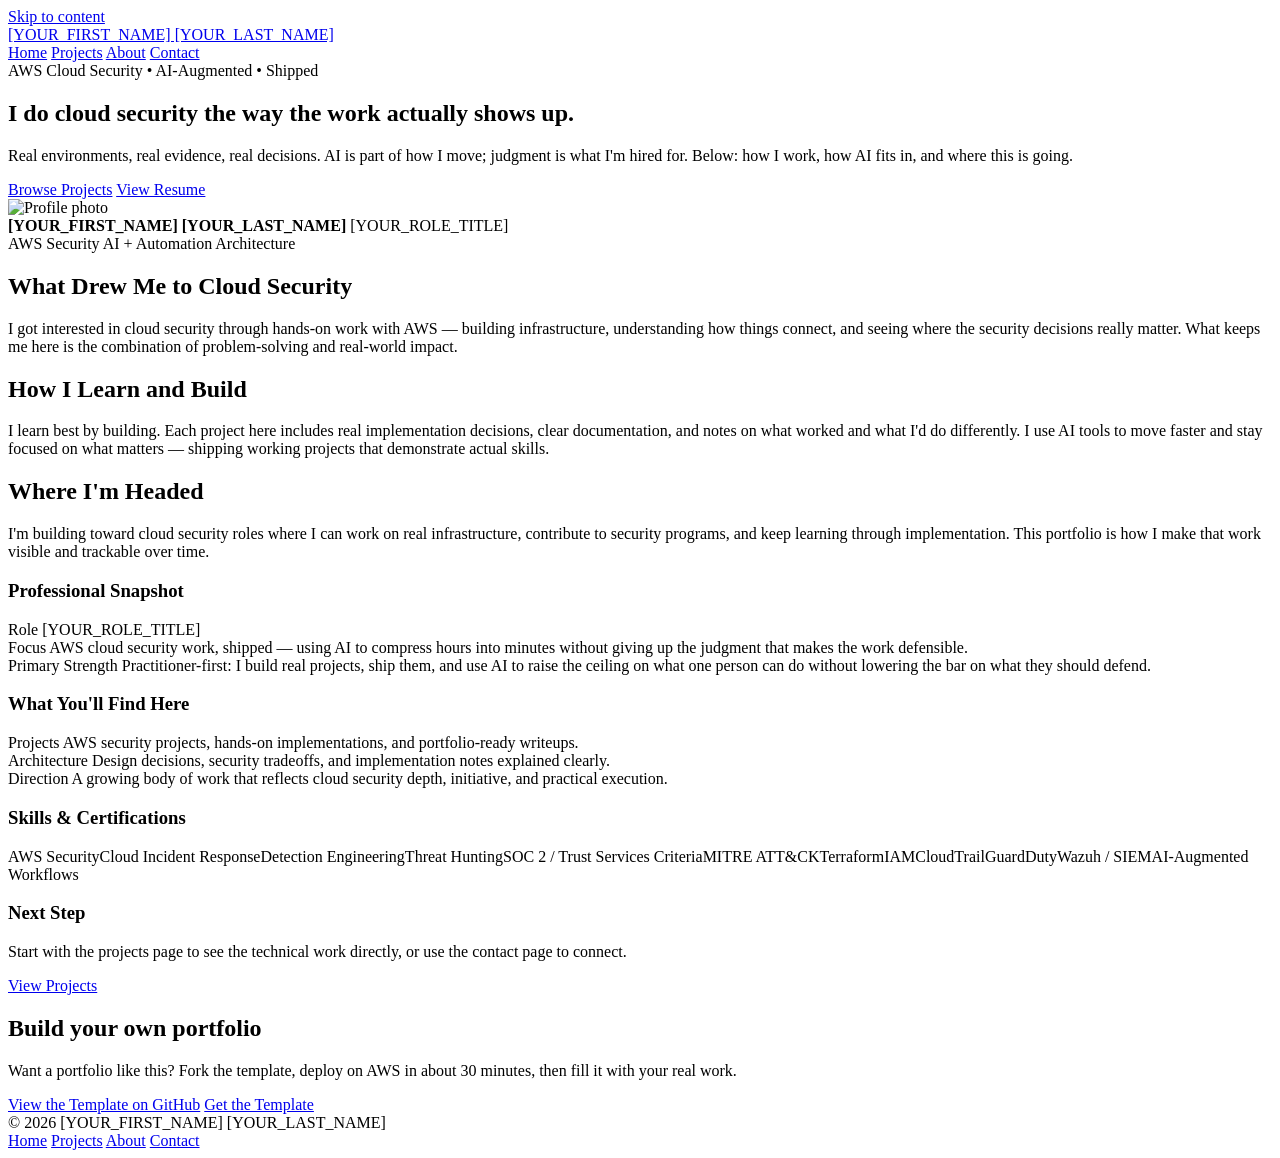
==== about.html @ f126b75a "Post-AI-CSL cleanup: drop AI-CSL student framing, keep generic template" ====
<!DOCTYPE html>
<html lang="en">
<head>
  <meta charset="UTF-8" />
  <meta name="viewport" content="width=device-width, initial-scale=1.0" />

  <title>About | [YOUR_SITE_NAME] | Cloud Security Portfolio</title>
  <meta
    name="description"
    content="Background, approach, and direction — learn about the builder behind this cloud security portfolio."
    data-meta-description="aboutMetaDescription"
  />

  <!-- Open Graph / Social -->
  <meta property="og:type" content="website" />
  <meta property="og:title" content="" data-og="ogTitle" />
  <meta property="og:description" content="" data-og="ogDescription" />
  <meta property="og:image" content="" data-og="ogImage" />
  <meta property="og:site_name" content="" data-og="ogSiteName" />
  <meta name="twitter:card" content="summary_large_image" />
  <meta name="twitter:title" content="" data-og="ogTitle" />
  <meta name="twitter:description" content="" data-og="ogDescription" />
  <meta name="twitter:image" content="" data-og="ogImage" />

  <link rel="icon" type="image/svg+xml" href="assets/img/favicon.svg" />
  <link rel="stylesheet" href="assets/css/style.css" />
</head>
<body data-page-id="about">
  <a class="skip-link" href="#main-content">Skip to content</a>

  <header class="site-header">
    <div class="container header-inner">
      <a href="index.html" class="logo" aria-label="Go to homepage">
        <span class="logo-mark" aria-hidden="true"></span>
        <span class="logo-text" data-site-name>[YOUR_SITE_NAME]</span>
      </a>

      <nav class="nav" aria-label="Primary navigation">
        <a href="index.html">Home</a>
        <a href="projects.html">Projects</a>
        <a href="about.html" aria-current="page">About</a>
        <a href="contact.html">Contact</a>
      </nav>
    </div>
  </header>

  <main id="main-content">
    <section class="about-hero about-hero-enhanced">
      <div class="container about-hero-grid about-hero-grid-enhanced">
        <div class="about-hero-copy">
          <div class="eyebrow" data-site-tagline-short>Cloud Security &bull; AWS &bull; AI + Automation</div>

          <h1 class="about-title" data-about-hero-title>I do cloud security the way the work actually shows up.</h1>

          <p class="about-lead" data-about-hero-subtitle>
            Real environments, real evidence, real decisions. AI is part of how I move; judgment is what I'm hired for. Below: how I work, how AI fits in, and where this is going.
          </p>

          <div class="hero-actions">
            <a class="button button-primary" href="projects.html" data-cta-browse-projects>
              Browse Projects
            </a>

            <a
              class="button button-secondary"
              data-site-resume
              href="[YOUR_RESUME_URL]"
              target="_blank"
              rel="noopener noreferrer"
              data-site-resume-label
            >
              View Resume
            </a>
          </div>
        </div>

        <aside class="about-feature-card">
          <div class="about-feature-photo-wrap">
            <img
              data-site-headshot
              src="assets/img/headshot.png"
              alt="Profile photo"
              class="about-feature-photo"
            />
          </div>

          <div class="about-feature-meta">
            <strong data-site-full-name>[YOUR_FULL_NAME]</strong>
            <span data-site-role-title>[YOUR_ROLE_TITLE]</span>
          </div>

          <div class="about-feature-tags">
            <span data-about-feature-tag-one>AWS Security</span>
            <span data-about-feature-tag-two>AI + Automation</span>
            <span data-about-feature-tag-three>Architecture</span>
          </div>
        </aside>
      </div>
    </section>

    <section class="section">
      <div class="container about-content-grid about-content-grid-simplified">
        <div class="about-main">
          <section class="about-section">
            <h2 data-about-section-one-heading>What Drew Me to Cloud Security</h2>
            <p data-about-section-one-body>
              I got interested in cloud security through hands-on work with AWS — building infrastructure, understanding how things connect, and seeing where the security decisions really matter. What keeps me here is the combination of problem-solving and real-world impact.
            </p>
          </section>

          <section class="about-section">
            <h2 data-about-section-two-heading>How I Learn and Build</h2>
            <p data-about-section-two-body>
              I learn best by building. Each project here includes real implementation decisions, clear documentation, and notes on what worked and what I'd do differently. I use AI tools to move faster and stay focused on what matters — shipping working projects that demonstrate actual skills.
            </p>
          </section>

          <section class="about-section">
            <h2 data-about-section-three-heading>Where I'm Headed</h2>
            <p data-about-section-three-body>
              I'm building toward cloud security roles where I can work on real infrastructure, contribute to security programs, and keep learning through implementation. This portfolio is how I make that work visible and trackable over time.
            </p>
          </section>
        </div>

        <aside class="about-sidebar">
          <div class="about-sidebar-card">
            <h3>Professional Snapshot</h3>

            <div class="about-values-list">
              <div class="about-value-item">
                <span class="meta-label">Role</span>
                <span data-site-role-title>[YOUR_ROLE_TITLE]</span>
              </div>

              <div class="about-value-item">
                <span class="meta-label">Focus</span>
                <span data-site-focus-line>AWS security projects, AI-powered workflows, and cloud architecture.</span>
              </div>

              <div class="about-value-item">
                <span class="meta-label">Primary Strength</span>
                <span data-about-snapshot-strength>Building real projects instead of just studying for certs — using AI tools to ship faster and learn deeper.</span>
              </div>
            </div>
          </div>

          <div class="about-sidebar-card">
            <h3>What You'll Find Here</h3>

            <div class="about-values-list">
              <div class="about-value-item">
                <span class="meta-label">Projects</span>
                <span data-about-sidebar-projects-desc>AWS security projects, hands-on implementations, and portfolio-ready writeups.</span>
              </div>

              <div class="about-value-item">
                <span class="meta-label">Architecture</span>
                <span data-about-sidebar-architecture-desc>Design decisions, security tradeoffs, and implementation notes explained clearly.</span>
              </div>

              <div class="about-value-item">
                <span class="meta-label">Direction</span>
                <span data-about-sidebar-direction-desc>A growing body of work that reflects cloud security depth, initiative, and practical execution.</span>
              </div>
            </div>
          </div>

          <div class="about-sidebar-card">
            <h3>Skills &amp; Certifications</h3>
            <div class="about-skills-list" id="skills-list"></div>
          </div>

          <div class="about-sidebar-card">
            <h3>Next Step</h3>

            <p class="about-sidebar-text" data-about-next-step-text>
              Start with the projects page to see the technical work directly, or use the contact page to connect.
            </p>

            <div class="about-sidebar-actions">
              <a class="button button-primary" href="projects.html" data-cta-view-projects>
                View Projects
              </a>
            </div>
          </div>
        </aside>
      </div>
    </section>

    <section class="section" data-template-promo>
      <div class="container">
        <div class="cta-panel">
          <h2 data-template-promo-title>Build your own portfolio</h2>

          <p data-template-promo-text>
            Want a portfolio like this? Fork the template, deploy on AWS in about 30 minutes, then fill it with your real work.
          </p>

          <div class="cta-actions">
            <a
              class="button button-primary"
              data-site-skool
              href="https://github.com/botz-pillar/your-security-portfolio"
              target="_blank"
              rel="noopener noreferrer"
              data-template-promo-community-label
            >
              View the Template on GitHub
            </a>

            <a
              class="button button-secondary"
              data-site-template-repo
              href="https://github.com/botz-pillar/your-security-portfolio"
              target="_blank"
              rel="noopener noreferrer"
              data-template-promo-github-label
            >
              Get the Template
            </a>
          </div>
        </div>
      </div>
    </section>
  </main>

  <footer class="site-footer">
    <div class="container footer-inner">
      <div data-site-footer>&copy; 2026 [YOUR_SITE_NAME]</div>

      <div class="footer-links">
        <a href="index.html">Home</a>
        <a href="projects.html">Projects</a>
        <a href="about.html">About</a>
        <a href="contact.html">Contact</a>
      </div>
    </div>
  </footer>

  <script src="assets/js/config.js"></script>
  <script src="assets/js/content.js"></script>
  <script src="assets/js/main.js"></script>
</body>
</html>
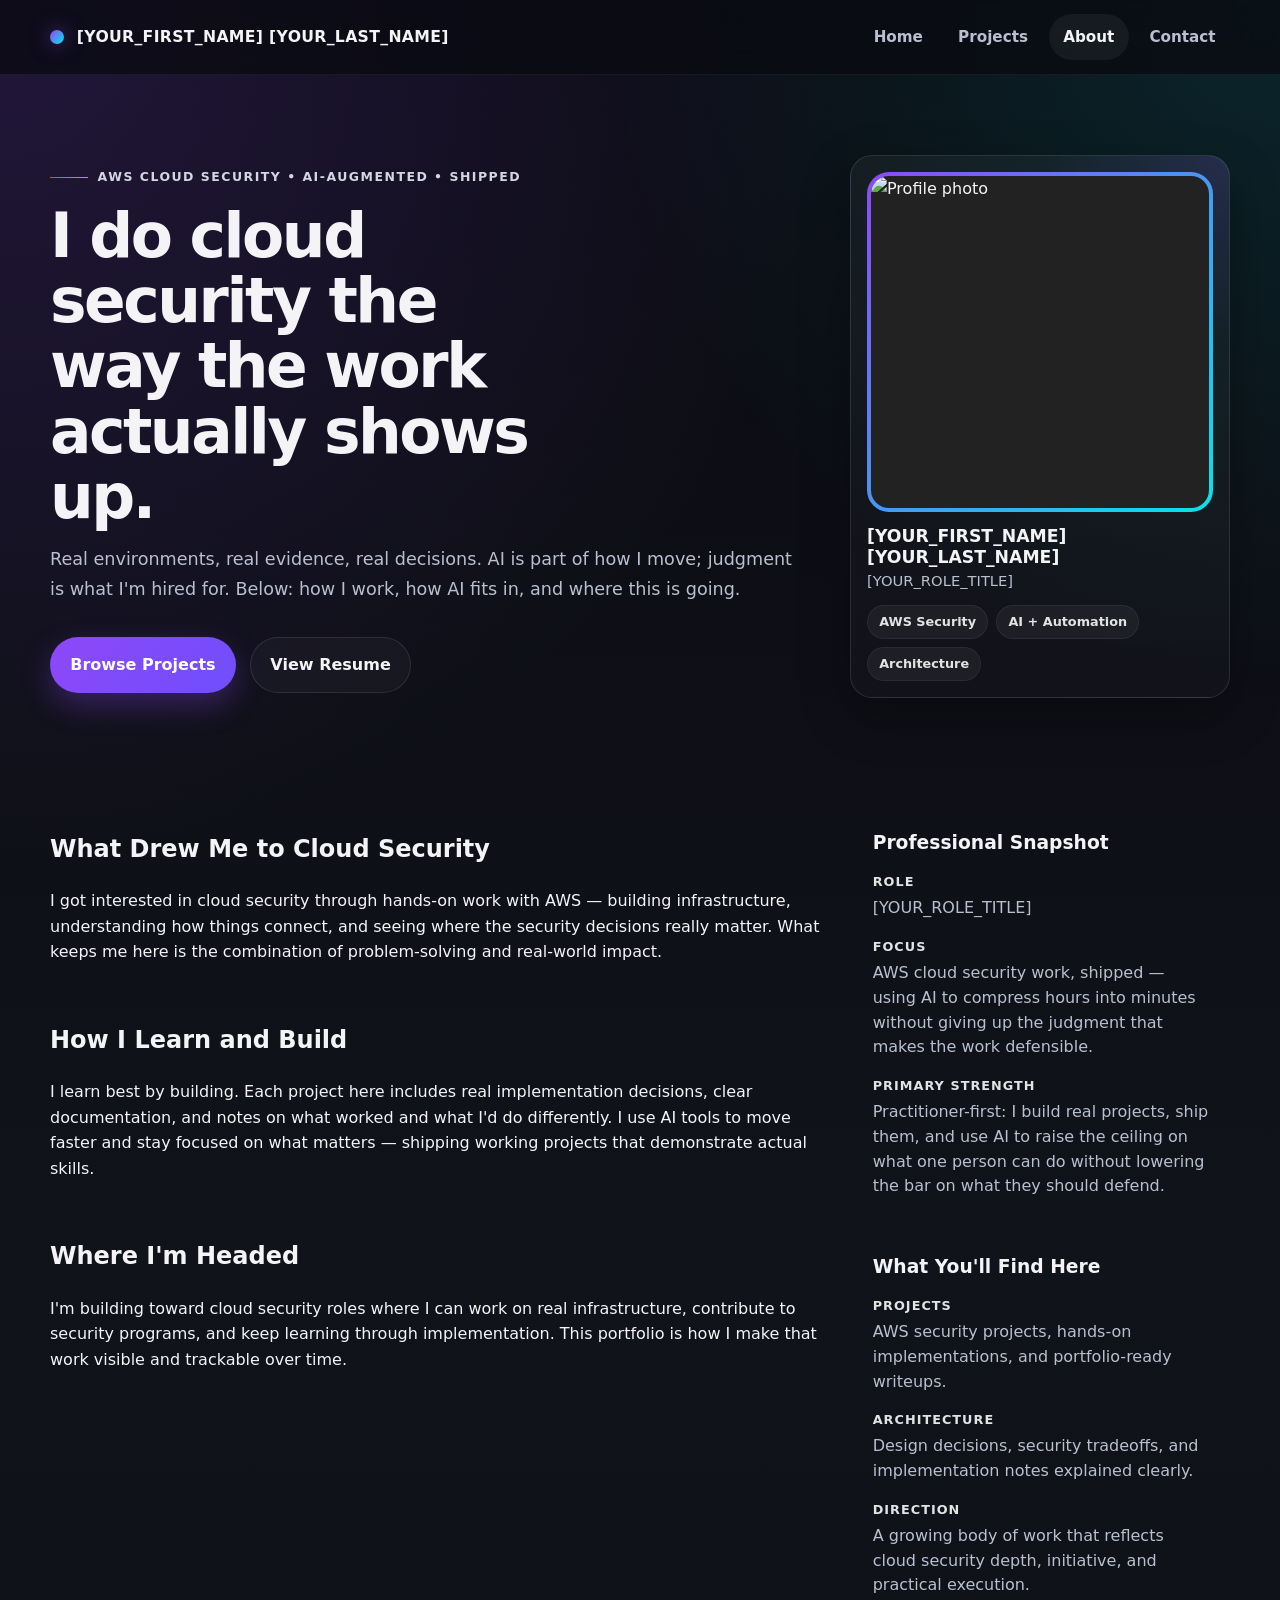
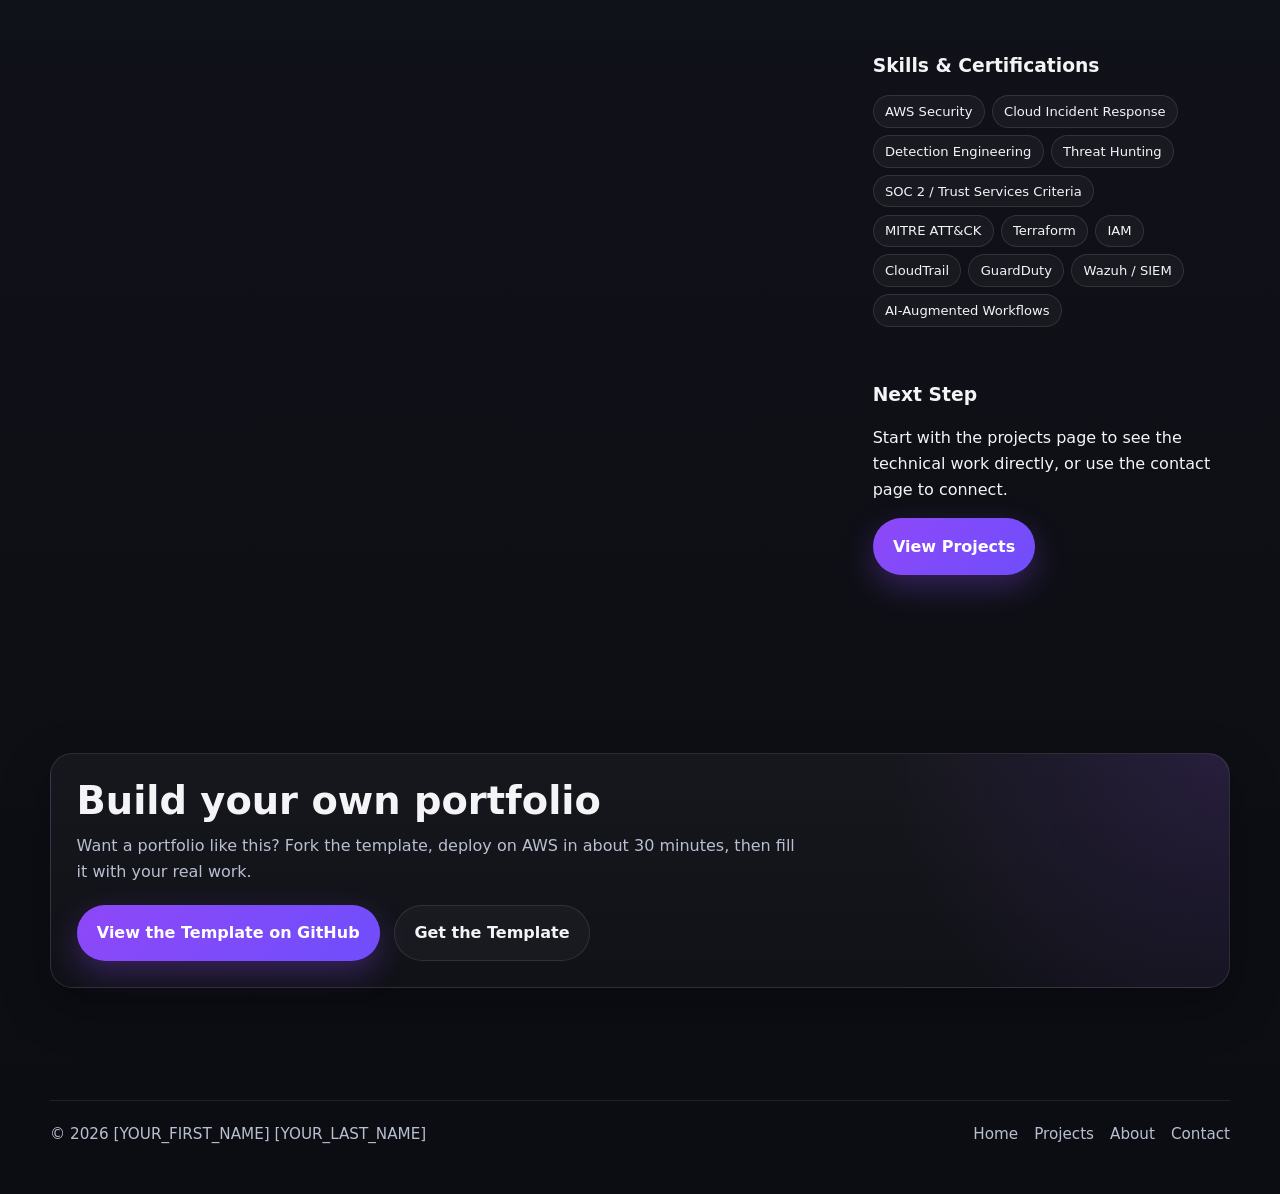
==== commit f8bb6357: "refactor: drop community concept entirely - Remove community-badge feature (config keys, JS, CSS, RE" ====
--- a/about.html
+++ b/about.html
@@ -200,11 +200,9 @@
           <div class="cta-actions">
             <a
               class="button button-primary"
-              data-site-skool
-              href="https://github.com/botz-pillar/your-security-portfolio"
+              href="https://github.com/joshbotz/your-security-portfolio"
               target="_blank"
               rel="noopener noreferrer"
-              data-template-promo-community-label
             >
               View the Template on GitHub
             </a>
@@ -212,7 +210,7 @@
             <a
               class="button button-secondary"
               data-site-template-repo
-              href="https://github.com/botz-pillar/your-security-portfolio"
+              href="https://github.com/joshbotz/your-security-portfolio"
               target="_blank"
               rel="noopener noreferrer"
               data-template-promo-github-label
--- a/assets/css/style.css
+++ b/assets/css/style.css
@@ -0,0 +1,2043 @@
+/*
+  ==========================================================
+  SECURITY PORTFOLIO TEMPLATE STYLES
+  ==========================================================
+
+  Core palette:
+  - Accent purple: #8e48f8
+  - Accent teal: #07e4e9
+  - Silver: #e3e3e3
+  - Black: #131313
+*/
+
+:root {
+  --bg: #080b12;
+  --bg-alt: #10131b;
+  --panel: rgba(22, 24, 31, 0.88);
+  --panel-strong: #171922;
+  --text: #f4f4f7;
+  --muted: #b8bfd0;
+  --silver: #e3e3e3;
+  --border: rgba(227, 227, 227, 0.12);
+
+  --accent: #8e48f8;
+  --accent-hover: #9d63fb;
+  --accent-2: #07e4e9;
+  --black: #131313;
+
+  --shadow: 0 18px 50px rgba(0, 0, 0, 0.32);
+  --radius-lg: 22px;
+  --radius-md: 16px;
+  --radius-sm: 12px;
+  --max-width: 1180px;
+}
+
+* {
+  box-sizing: border-box;
+}
+
+html {
+  scroll-behavior: smooth;
+}
+
+body {
+  margin: 0;
+  font-family: Inter, ui-sans-serif, system-ui, -apple-system, BlinkMacSystemFont, "Segoe UI",
+    Roboto, Helvetica, Arial, sans-serif;
+  color: var(--text);
+  background:
+    radial-gradient(circle at top left, rgba(142, 72, 248, 0.18), transparent 28%),
+    radial-gradient(circle at top right, rgba(7, 228, 233, 0.12), transparent 22%),
+    linear-gradient(180deg, #0a0b11 0%, #11131a 45%, #0c0d13 100%);
+  min-height: 100vh;
+  line-height: 1.6;
+}
+
+a {
+  color: inherit;
+  text-decoration: none;
+}
+
+img {
+  max-width: 100%;
+  display: block;
+}
+
+.container {
+  width: min(var(--max-width), calc(100% - 2rem));
+  margin: 0 auto;
+}
+
+/* Header */
+.site-header {
+  position: sticky;
+  top: 0;
+  z-index: 1000;
+  backdrop-filter: blur(14px);
+  background: rgba(10, 11, 17, 0.78);
+  border-bottom: 1px solid rgba(255, 255, 255, 0.06);
+}
+
+.header-inner {
+  display: flex;
+  align-items: center;
+  justify-content: space-between;
+  gap: 1rem;
+  min-height: 74px;
+}
+
+.logo {
+  display: inline-flex;
+  align-items: center;
+  gap: 0.8rem;
+  font-weight: 800;
+  letter-spacing: 0.02em;
+}
+
+.logo-mark {
+  width: 14px;
+  height: 14px;
+  border-radius: 50%;
+  background: linear-gradient(135deg, var(--accent), var(--accent-2));
+  box-shadow: 0 0 20px rgba(142, 72, 248, 0.58);
+  flex-shrink: 0;
+}
+
+.logo-text {
+  font-size: 0.98rem;
+  color: var(--text);
+}
+
+.nav {
+  display: flex;
+  align-items: center;
+  gap: 0.4rem;
+  flex-wrap: wrap;
+}
+
+.nav a {
+  color: var(--muted);
+  padding: 0.65rem 0.9rem;
+  border-radius: 999px;
+  transition: 0.2s ease;
+  font-weight: 600;
+  font-size: 0.95rem;
+}
+
+.nav a:hover,
+.nav a[aria-current="page"] {
+  color: var(--text);
+  background: rgba(255, 255, 255, 0.05);
+}
+
+/* Hero */
+.hero {
+  padding: 5.5rem 0 3.5rem;
+}
+
+.hero-grid {
+  display: grid;
+  grid-template-columns: 1.15fr 0.85fr;
+  gap: 2rem;
+  align-items: stretch;
+}
+
+.hero-copy {
+  padding: 0.5rem 0;
+}
+
+.eyebrow {
+  display: inline-flex;
+  align-items: center;
+  gap: 0.6rem;
+  margin-bottom: 1rem;
+  color: #d3d7e2;
+  text-transform: uppercase;
+  letter-spacing: 0.12em;
+  font-size: 0.78rem;
+  font-weight: 800;
+}
+
+.eyebrow::before {
+  content: "";
+  width: 38px;
+  height: 1px;
+  background: linear-gradient(90deg, var(--accent), var(--accent-2));
+  display: inline-block;
+}
+
+.hero h1 {
+  margin: 0 0 1rem;
+  font-size: clamp(2.5rem, 5vw, 4.8rem);
+  line-height: 1.05;
+  letter-spacing: -0.04em;
+  max-width: 11ch;
+}
+
+.hero h1 .highlight {
+  background: linear-gradient(135deg, #ffffff, #c9a7ff 52%, #84fcff);
+  -webkit-background-clip: text;
+  background-clip: text;
+  color: transparent;
+}
+
+.hero-text {
+  margin: 0;
+  max-width: 700px;
+  color: var(--muted);
+  font-size: 1.08rem;
+}
+
+/* Profile chip / headshot */
+.profile-chip {
+  margin-top: 1.6rem;
+  display: inline-flex;
+  align-items: center;
+  gap: 1rem;
+  padding: 0.9rem 1rem;
+  border-radius: 22px;
+  background: rgba(255, 255, 255, 0.04);
+  border: 1px solid var(--border);
+  box-shadow: var(--shadow);
+  max-width: 520px;
+}
+
+.profile-photo-wrap {
+  width: 92px;
+  height: 92px;
+  border-radius: 50%;
+  padding: 3px;
+  background: linear-gradient(135deg, var(--accent), var(--accent-2));
+  flex-shrink: 0;
+}
+
+.profile-photo {
+  width: 100%;
+  height: 100%;
+  border-radius: 50%;
+  object-fit: cover;
+  background: #222;
+}
+
+.profile-chip-text {
+  display: flex;
+  flex-direction: column;
+  gap: 0.2rem;
+  min-width: 0;
+}
+
+.profile-chip-text strong {
+  font-size: 1.15rem;
+  line-height: 1.2;
+}
+
+.profile-chip-text span {
+  font-size: 0.95rem;
+  color: var(--muted);
+  line-height: 1.3;
+}
+
+.hero-actions {
+  display: flex;
+  flex-wrap: wrap;
+  gap: 0.9rem;
+  margin-top: 2rem;
+}
+
+/* Buttons */
+.button {
+  display: inline-flex;
+  align-items: center;
+  justify-content: center;
+  min-height: 48px;
+  padding: 0.9rem 1.2rem;
+  border-radius: 999px;
+  border: 1px solid transparent;
+  font-weight: 700;
+  transition: 0.2s ease;
+}
+
+.button-primary {
+  background: linear-gradient(135deg, var(--accent), #6f4efc);
+  color: #fff;
+  box-shadow: 0 12px 30px rgba(142, 72, 248, 0.3);
+}
+
+.button-primary:hover {
+  transform: translateY(-1px);
+  box-shadow: 0 16px 36px rgba(142, 72, 248, 0.36);
+  background: linear-gradient(135deg, var(--accent-hover), #7f61ff);
+}
+
+.button-secondary {
+  color: var(--text);
+  border-color: rgba(255, 255, 255, 0.1);
+  background: rgba(255, 255, 255, 0.03);
+}
+
+.button-secondary:hover {
+  background: rgba(255, 255, 255, 0.06);
+  border-color: rgba(255, 255, 255, 0.16);
+}
+
+/* Hero card / terminal */
+.hero-card {
+  position: relative;
+  overflow: hidden;
+  border-radius: var(--radius-lg);
+  border: 1px solid var(--border);
+  background:
+    linear-gradient(180deg, rgba(255, 255, 255, 0.035), rgba(255, 255, 255, 0.015)),
+    linear-gradient(180deg, #18121f, #10131a);
+  padding: 1.25rem;
+  box-shadow: var(--shadow);
+  min-height: 100%;
+}
+
+.hero-card::before {
+  content: "";
+  position: absolute;
+  inset: 0;
+  background:
+    radial-gradient(circle at top right, rgba(142, 72, 248, 0.2), transparent 30%),
+    radial-gradient(circle at bottom left, rgba(7, 228, 233, 0.12), transparent 28%);
+  pointer-events: none;
+}
+
+.terminal {
+  position: relative;
+  border-radius: 18px;
+  border: 1px solid rgba(255, 255, 255, 0.08);
+  background: rgba(6, 8, 12, 0.82);
+  overflow: hidden;
+}
+
+.terminal-top {
+  display: flex;
+  align-items: center;
+  gap: 0.45rem;
+  padding: 0.8rem 1rem;
+  border-bottom: 1px solid rgba(255, 255, 255, 0.06);
+  background: rgba(255, 255, 255, 0.025);
+}
+
+.dot {
+  width: 10px;
+  height: 10px;
+  border-radius: 50%;
+  background: rgba(255, 255, 255, 0.25);
+}
+
+.terminal-label {
+  margin-left: 0.35rem;
+  font-size: 0.85rem;
+  color: var(--muted);
+  font-weight: 600;
+}
+
+.terminal-body {
+  padding: 1rem;
+  font-family: ui-monospace, SFMono-Regular, Menlo, Monaco, Consolas, monospace;
+  font-size: 0.92rem;
+  color: #ececff;
+  max-height: 360px;
+  overflow: auto;
+  scrollbar-width: thin;
+  scrollbar-color: var(--accent) rgba(255, 255, 255, 0.08);
+}
+
+/* Better-looking scrollbar */
+.terminal-body::-webkit-scrollbar {
+  width: 10px;
+  height: 10px;
+}
+
+.terminal-body::-webkit-scrollbar-track {
+  background: rgba(255, 255, 255, 0.06);
+  border-radius: 999px;
+}
+
+.terminal-body::-webkit-scrollbar-thumb {
+  background: linear-gradient(180deg, var(--accent), var(--accent-2));
+  border-radius: 999px;
+  border: 2px solid rgba(10, 11, 17, 0.75);
+}
+
+.terminal-body::-webkit-scrollbar-thumb:hover {
+  background: linear-gradient(180deg, var(--accent-hover), #3cf3f7);
+}
+
+.code-line {
+  margin: 0 0 0.45rem;
+  white-space: nowrap;
+  overflow-x: auto;
+}
+
+.code-key {
+  color: #cba9ff;
+}
+
+.code-value {
+  color: #8cf7f9;
+}
+
+/* Quick value strip */
+.info-strip {
+  padding: 1rem 0 0;
+}
+
+.info-panel {
+  display: grid;
+  grid-template-columns: repeat(3, 1fr);
+  gap: 1rem;
+  padding: 1rem;
+  border: 1px solid var(--border);
+  border-radius: var(--radius-lg);
+  background: rgba(255, 255, 255, 0.03);
+  box-shadow: var(--shadow);
+}
+
+.info-item {
+  padding: 1rem;
+  border-radius: var(--radius-md);
+  background: rgba(255, 255, 255, 0.025);
+  border: 1px solid rgba(255, 255, 255, 0.06);
+}
+
+.info-item h3 {
+  margin: 0 0 0.4rem;
+  font-size: 1rem;
+}
+
+.info-item p {
+  margin: 0;
+  color: var(--muted);
+  font-size: 0.95rem;
+}
+
+/* Generic section styles */
+.section {
+  padding: 5rem 0;
+}
+
+.section-header {
+  margin-bottom: 1.6rem;
+  max-width: 760px;
+}
+
+.section-header h2 {
+  margin: 0 0 0.7rem;
+  font-size: clamp(1.9rem, 3vw, 2.8rem);
+  line-height: 1.1;
+  letter-spacing: -0.03em;
+}
+
+.section-header p {
+  margin: 0;
+  color: var(--muted);
+  font-size: 1.03rem;
+}
+
+/* Featured project */
+.feature-card {
+  display: grid;
+  grid-template-columns: 1.1fr 0.9fr;
+  gap: 1.2rem;
+  padding: 1.25rem;
+  border-radius: var(--radius-lg);
+  border: 1px solid var(--border);
+  background: linear-gradient(180deg, rgba(255,255,255,0.04), rgba(255,255,255,0.02));
+  box-shadow: var(--shadow);
+}
+
+.feature-main,
+.feature-side {
+  border-radius: var(--radius-md);
+  padding: 1.25rem;
+  background: rgba(16, 18, 24, 0.78);
+  border: 1px solid rgba(255,255,255,0.06);
+}
+
+.project-tag {
+  display: inline-flex;
+  padding: 0.38rem 0.7rem;
+  border-radius: 999px;
+  background: rgba(142, 72, 248, 0.16);
+  color: #dfcbff;
+  font-size: 0.82rem;
+  font-weight: 700;
+  margin-bottom: 1rem;
+}
+
+.feature-main h3 {
+  margin: 0 0 0.85rem;
+  font-size: 1.65rem;
+  line-height: 1.15;
+}
+
+.feature-main p,
+.feature-side p,
+.feature-side li {
+  color: var(--muted);
+}
+
+.feature-list {
+  margin: 1rem 0 0;
+  padding-left: 1.15rem;
+}
+
+.feature-actions {
+  margin-top: 1.4rem;
+}
+
+.meta-grid {
+  display: grid;
+  gap: 0.85rem;
+}
+
+.meta-item {
+  padding: 0.9rem 1rem;
+  border-radius: 14px;
+  background: rgba(255,255,255,0.03);
+  border: 1px solid rgba(255,255,255,0.05);
+}
+
+.meta-label {
+  display: block;
+  margin-bottom: 0.25rem;
+  color: var(--silver);
+  font-size: 0.8rem;
+  font-weight: 800;
+  text-transform: uppercase;
+  letter-spacing: 0.08em;
+}
+
+/* Focus areas */
+.grid {
+  display: grid;
+  gap: 1rem;
+}
+
+.grid-3 {
+  grid-template-columns: repeat(3, 1fr);
+}
+
+.card {
+  position: relative;
+  overflow: hidden;
+  padding: 1.4rem;
+  border-radius: var(--radius-md);
+  border: 1px solid var(--border);
+  background: linear-gradient(180deg, rgba(255,255,255,0.04), rgba(255,255,255,0.02));
+  box-shadow: var(--shadow);
+}
+
+.card::after {
+  content: "";
+  position: absolute;
+  top: 0;
+  left: 0;
+  width: 100%;
+  height: 3px;
+  background: linear-gradient(90deg, var(--accent), var(--accent-2), #b9b9b9);
+  opacity: 0.95;
+}
+
+.card h3 {
+  margin: 0 0 0.7rem;
+  font-size: 1.08rem;
+}
+
+.card p {
+  margin: 0;
+  color: var(--muted);
+  font-size: 0.97rem;
+}
+
+/* CTA */
+.cta-panel {
+  padding: 1.6rem;
+  border-radius: var(--radius-lg);
+  border: 1px solid var(--border);
+  background:
+    radial-gradient(circle at top right, rgba(142, 72, 248, 0.14), transparent 28%),
+    linear-gradient(180deg, rgba(255,255,255,0.04), rgba(255,255,255,0.02));
+  box-shadow: var(--shadow);
+}
+
+.cta-panel h2 {
+  margin: 0 0 0.7rem;
+  font-size: clamp(1.7rem, 3vw, 2.4rem);
+  line-height: 1.1;
+}
+
+.cta-panel p {
+  margin: 0;
+  color: var(--muted);
+  max-width: 720px;
+}
+
+.cta-actions {
+  display: flex;
+  flex-wrap: wrap;
+  gap: 0.9rem;
+  margin-top: 1.3rem;
+}
+
+/* Footer */
+.site-footer {
+  padding: 2rem 0 3rem;
+  color: var(--muted);
+  font-size: 0.95rem;
+}
+
+.footer-inner {
+  display: flex;
+  justify-content: space-between;
+  gap: 1rem;
+  align-items: center;
+  padding-top: 1.3rem;
+  border-top: 1px solid rgba(255,255,255,0.08);
+  flex-wrap: wrap;
+}
+
+.footer-links {
+  display: flex;
+  gap: 1rem;
+  flex-wrap: wrap;
+}
+
+.footer-links a:hover {
+  color: var(--text);
+}
+
+/* Responsive */
+@media (max-width: 980px) {
+  .hero-grid,
+  .feature-card,
+  .grid-3,
+  .info-panel {
+    grid-template-columns: 1fr;
+  }
+
+  .hero {
+    padding-top: 4.25rem;
+  }
+
+  .hero h1 {
+    max-width: 100%;
+  }
+}
+
+@media (max-width: 700px) {
+  .header-inner {
+    align-items: flex-start;
+    flex-direction: column;
+    padding: 0.9rem 0;
+  }
+
+  .nav {
+    width: 100%;
+  }
+
+  .nav a {
+    padding-left: 0;
+    padding-right: 0.75rem;
+  }
+
+  .hero-actions,
+  .cta-actions {
+    flex-direction: column;
+    align-items: stretch;
+  }
+
+  .button {
+    width: 100%;
+  }
+
+  .profile-chip {
+    width: 100%;
+    border-radius: 18px;
+  }
+
+  .hero-card,
+  .feature-main,
+  .feature-side,
+  .card,
+  .info-item,
+  .cta-panel {
+    padding: 1.1rem;
+  }
+
+  .section {
+    padding: 4rem 0;
+  }
+}
+/* ==========================================================
+   PROJECTS PAGE
+========================================================== */
+
+.page-hero {
+  padding: 5rem 0 2rem;
+}
+
+.page-hero-grid {
+  display: grid;
+  grid-template-columns: 1.05fr 0.95fr;
+  gap: 1.5rem;
+  align-items: stretch;
+}
+
+.page-hero-copy {
+  display: flex;
+  flex-direction: column;
+  justify-content: center;
+}
+
+.page-title {
+  margin: 0 0 1rem;
+  font-size: clamp(2.3rem, 4.5vw, 4.4rem);
+  line-height: 1.05;
+  letter-spacing: -0.04em;
+  max-width: 11.5ch;
+}
+
+.page-lead {
+  margin: 0;
+  max-width: 760px;
+  color: var(--muted);
+  font-size: 1.08rem;
+}
+
+.project-manifest-card {
+  position: relative;
+  overflow: hidden;
+  border-radius: var(--radius-lg);
+  border: 1px solid var(--border);
+  background:
+    linear-gradient(180deg, rgba(255,255,255,0.035), rgba(255,255,255,0.015)),
+    linear-gradient(180deg, #18121f, #10131a);
+  padding: 1.1rem;
+  box-shadow: var(--shadow);
+}
+
+.project-manifest-card::before {
+  content: "";
+  position: absolute;
+  inset: 0;
+  background:
+    radial-gradient(circle at top right, rgba(142, 72, 248, 0.18), transparent 30%),
+    radial-gradient(circle at bottom left, rgba(7, 228, 233, 0.1), transparent 28%);
+  pointer-events: none;
+}
+
+.manifest-window {
+  position: relative;
+  border-radius: 18px;
+  border: 1px solid rgba(255,255,255,0.08);
+  background: rgba(6, 8, 12, 0.84);
+  overflow: hidden;
+}
+
+.manifest-top {
+  display: flex;
+  align-items: center;
+  gap: 0.45rem;
+  padding: 0.8rem 1rem;
+  border-bottom: 1px solid rgba(255,255,255,0.06);
+  background: rgba(255,255,255,0.025);
+}
+
+.manifest-label {
+  margin-left: 0.35rem;
+  font-size: 0.85rem;
+  color: var(--muted);
+  font-weight: 600;
+}
+
+.manifest-body {
+  max-height: 320px;
+  overflow: auto;
+  padding: 1rem;
+  scrollbar-width: thin;
+  scrollbar-color: var(--accent) rgba(255, 255, 255, 0.08);
+}
+
+.manifest-body::-webkit-scrollbar {
+  width: 10px;
+  height: 10px;
+}
+
+.manifest-body::-webkit-scrollbar-track {
+  background: rgba(255, 255, 255, 0.06);
+  border-radius: 999px;
+}
+
+.manifest-body::-webkit-scrollbar-thumb {
+  background: linear-gradient(180deg, var(--accent), var(--accent-2));
+  border-radius: 999px;
+  border: 2px solid rgba(10, 11, 17, 0.75);
+}
+
+.manifest-body::-webkit-scrollbar-thumb:hover {
+  background: linear-gradient(180deg, var(--accent-hover), #3cf3f7);
+}
+
+.manifest-code {
+  margin: 0;
+  font-family: ui-monospace, SFMono-Regular, Menlo, Monaco, Consolas, monospace;
+  font-size: 0.92rem;
+  line-height: 1.7;
+  color: #dff5ff;
+  white-space: pre;
+}
+
+.manifest-summary {
+  position: relative;
+  display: grid;
+  grid-template-columns: repeat(3, 1fr);
+  gap: 0.85rem;
+  margin-top: 1rem;
+}
+
+.manifest-summary-item {
+  padding: 0.9rem 1rem;
+  border-radius: 14px;
+  background: rgba(255,255,255,0.04);
+  border: 1px solid rgba(255,255,255,0.06);
+}
+
+.manifest-summary-label {
+  display: block;
+  margin-bottom: 0.3rem;
+  color: var(--silver);
+  font-size: 0.78rem;
+  font-weight: 800;
+  text-transform: uppercase;
+  letter-spacing: 0.08em;
+}
+
+.manifest-summary-item strong {
+  font-size: 0.95rem;
+  line-height: 1.3;
+}
+
+/* existing responsive alignment */
+@media (max-width: 980px) {
+  .page-hero-grid {
+    grid-template-columns: 1fr;
+  }
+}
+
+@media (max-width: 700px) {
+  .page-hero {
+    padding: 4rem 0 1.5rem;
+  }
+
+  .manifest-summary {
+    grid-template-columns: 1fr;
+  }
+
+  .manifest-body {
+    max-height: 260px;
+  }
+}
+/* ==========================================================
+   PROJECT DETAIL PAGE
+========================================================== */
+
+.project-hero {
+  padding: 5rem 0 2rem;
+}
+
+.project-hero-grid {
+  display: grid;
+  grid-template-columns: 1.05fr 0.95fr;
+  gap: 1.5rem;
+  align-items: stretch;
+}
+
+.project-hero-copy {
+  display: flex;
+  flex-direction: column;
+  justify-content: center;
+}
+
+.project-title {
+  margin: 0 0 1rem;
+  font-size: clamp(2.3rem, 4.5vw, 4.4rem);
+  line-height: 1.05;
+  letter-spacing: -0.04em;
+  max-width: 11ch;
+}
+
+.project-lead {
+  margin: 0;
+  max-width: 760px;
+  color: var(--muted);
+  font-size: 1.08rem;
+}
+
+.project-hero-actions {
+  display: flex;
+  flex-wrap: wrap;
+  gap: 0.9rem;
+  margin-top: 2rem;
+}
+
+.project-hero-card {
+  position: relative;
+  overflow: hidden;
+  border-radius: var(--radius-lg);
+  border: 1px solid var(--border);
+  background:
+    linear-gradient(180deg, rgba(255,255,255,0.035), rgba(255,255,255,0.015)),
+    linear-gradient(180deg, #18121f, #10131a);
+  padding: 1.1rem;
+  box-shadow: var(--shadow);
+}
+
+.project-hero-card::before {
+  content: "";
+  position: absolute;
+  inset: 0;
+  background:
+    radial-gradient(circle at top right, rgba(142, 72, 248, 0.18), transparent 30%),
+    radial-gradient(circle at bottom left, rgba(7, 228, 233, 0.1), transparent 28%);
+  pointer-events: none;
+}
+
+.project-content-grid {
+  display: grid;
+  grid-template-columns: minmax(0, 1.45fr) minmax(280px, 0.7fr);
+  gap: 1.5rem;
+  align-items: start;
+}
+
+.project-content-main {
+  display: flex;
+  flex-direction: column;
+  gap: 1.25rem;
+}
+
+.project-section {
+  padding: 1.4rem;
+  border-radius: var(--radius-md);
+  border: 1px solid var(--border);
+  background: linear-gradient(180deg, rgba(255,255,255,0.04), rgba(255,255,255,0.02));
+  box-shadow: var(--shadow);
+}
+
+.project-section h2 {
+  margin: 0 0 0.85rem;
+  font-size: 1.4rem;
+  line-height: 1.2;
+}
+
+.project-section p {
+  margin: 0;
+  color: var(--muted);
+}
+
+.project-section .feature-list {
+  margin: 0;
+}
+
+.project-section .feature-list li {
+  color: var(--muted);
+}
+
+.project-placeholder {
+  margin-top: 1rem;
+  padding: 1.2rem;
+  border-radius: 16px;
+  border: 1px dashed rgba(255,255,255,0.12);
+  background: rgba(255,255,255,0.03);
+  color: var(--muted);
+}
+
+.project-diagram {
+  margin-top: 1.2rem;
+  border-radius: var(--radius-md);
+  overflow: hidden;
+  border: 1px solid var(--border);
+}
+
+.architecture-diagram {
+  width: 100%;
+  height: auto;
+  display: block;
+}
+
+.project-sidebar {
+  display: flex;
+  flex-direction: column;
+  gap: 1rem;
+}
+
+.project-sidebar-card {
+  padding: 1.25rem;
+  border-radius: var(--radius-md);
+  border: 1px solid var(--border);
+  background: linear-gradient(180deg, rgba(255,255,255,0.04), rgba(255,255,255,0.02));
+  box-shadow: var(--shadow);
+}
+
+.project-sidebar-card h3 {
+  margin: 0 0 1rem;
+  font-size: 1.05rem;
+}
+
+.project-sidebar-list {
+  display: flex;
+  flex-direction: column;
+  gap: 0.9rem;
+}
+
+.project-sidebar-item {
+  display: flex;
+  flex-direction: column;
+  gap: 0.2rem;
+}
+
+.project-sidebar-label {
+  color: var(--silver);
+  font-size: 0.8rem;
+  font-weight: 800;
+  text-transform: uppercase;
+  letter-spacing: 0.08em;
+}
+
+.project-sidebar-item strong {
+  font-size: 0.98rem;
+  line-height: 1.3;
+}
+
+.project-links {
+  list-style: none;
+  margin: 0;
+  padding: 0;
+}
+
+.project-links li + li {
+  margin-top: 0.75rem;
+}
+
+.project-links a {
+  color: var(--accent-2);
+  font-weight: 600;
+}
+
+.project-links a:hover {
+  color: #7efcff;
+}
+
+@media (max-width: 980px) {
+  .project-hero-grid,
+  .project-content-grid {
+    grid-template-columns: 1fr;
+  }
+}
+
+@media (max-width: 700px) {
+  .project-hero {
+    padding: 4rem 0 1.5rem;
+  }
+
+  .project-section,
+  .project-sidebar-card {
+    padding: 1.1rem;
+  }
+
+  .project-hero-actions {
+    flex-direction: column;
+    align-items: stretch;
+  }
+}
+/* ==========================================================
+   ABOUT PAGE REFINEMENT
+   Balanced hero photo + stronger text hierarchy
+========================================================== */
+
+.about-hero-enhanced {
+  padding: 5rem 0 2rem;
+}
+
+.about-hero-grid-enhanced {
+  display: grid;
+  grid-template-columns: minmax(0, 1.2fr) 380px;
+  gap: 1.5rem;
+  align-items: center;
+}
+
+.about-title {
+  margin: 0 0 1rem;
+  font-size: clamp(2.8rem, 4.8vw, 4.8rem);
+  line-height: 1.06;
+  letter-spacing: -0.04em;
+  max-width: 12ch;
+}
+
+.about-lead {
+  margin: 0;
+  max-width: 760px;
+  color: var(--muted);
+  font-size: 1.1rem;
+  line-height: 1.7;
+}
+
+.about-feature-card {
+  padding: 1rem;
+  border-radius: var(--radius-lg);
+  border: 1px solid var(--border);
+  background:
+    radial-gradient(circle at top right, rgba(142, 72, 248, 0.14), transparent 28%),
+    linear-gradient(180deg, rgba(255,255,255,0.04), rgba(255,255,255,0.02));
+  box-shadow: var(--shadow);
+}
+
+.about-feature-photo-wrap {
+  width: 100%;
+  aspect-ratio: 1 / 1;
+  max-height: 340px;
+  border-radius: 22px;
+  padding: 4px;
+  background: linear-gradient(135deg, var(--accent), var(--accent-2));
+  overflow: hidden;
+}
+
+.about-feature-photo {
+  width: 100%;
+  height: 100%;
+  object-fit: cover;
+  border-radius: 18px;
+  display: block;
+  background: #222;
+}
+
+.about-feature-meta {
+  margin-top: 0.9rem;
+  display: flex;
+  flex-direction: column;
+  gap: 0.22rem;
+}
+
+.about-feature-meta strong {
+  font-size: 1.08rem;
+  line-height: 1.2;
+}
+
+.about-feature-meta span {
+  color: var(--muted);
+  font-size: 0.92rem;
+  line-height: 1.35;
+}
+
+.about-feature-tags {
+  margin-top: 0.85rem;
+  display: flex;
+  flex-wrap: wrap;
+  gap: 0.5rem;
+}
+
+.about-feature-tags span {
+  display: inline-flex;
+  align-items: center;
+  padding: 0.36rem 0.7rem;
+  border-radius: 999px;
+  background: rgba(255,255,255,0.05);
+  border: 1px solid rgba(255,255,255,0.06);
+  color: var(--silver);
+  font-size: 0.8rem;
+  font-weight: 600;
+}
+
+.about-content-grid-simplified {
+  display: grid;
+  grid-template-columns: minmax(0, 1.35fr) minmax(280px, 0.65fr);
+  gap: 1.5rem;
+  align-items: start;
+}
+
+.about-main {
+  display: flex;
+  flex-direction: column;
+  gap: 1.25rem;
+}
+
+.about-sidebar {
+  display: flex;
+  flex-direction: column;
+  gap: 1rem;
+}
+
+.about-sidebar-card {
+  padding: 1.15rem;
+}
+
+.about-sidebar-card h3 {
+  margin: 0 0 0.9rem;
+}
+
+.about-values-list {
+  display: flex;
+  flex-direction: column;
+  gap: 1rem;
+}
+
+.about-value-item {
+  color: var(--muted);
+  line-height: 1.55;
+}
+
+.about-sidebar .project-card-meta {
+  gap: 0.55rem;
+}
+
+.about-sidebar .project-card-meta span {
+  font-size: 0.8rem;
+}
+
+@media (max-width: 1100px) {
+  .about-hero-grid-enhanced {
+    grid-template-columns: minmax(0, 1fr) 340px;
+  }
+
+  .about-title {
+    font-size: clamp(2.5rem, 4.4vw, 4.2rem);
+  }
+}
+
+@media (max-width: 980px) {
+  .about-hero-grid-enhanced,
+  .about-content-grid-simplified {
+    grid-template-columns: 1fr;
+  }
+
+  .about-feature-card {
+    max-width: 420px;
+  }
+
+  .about-title {
+    max-width: 100%;
+  }
+}
+
+@media (max-width: 700px) {
+  .about-feature-card,
+  .about-section,
+  .about-sidebar-card {
+    padding: 1.1rem;
+  }
+
+  .about-feature-photo-wrap {
+    max-height: none;
+    border-radius: 18px;
+  }
+
+  .about-feature-photo {
+    border-radius: 14px;
+  }
+
+  .about-title {
+    font-size: clamp(2.3rem, 9vw, 3.4rem);
+  }
+
+  .about-lead {
+    font-size: 1rem;
+  }
+}
+/* ==========================================================
+   CONTACT PAGE
+========================================================== */
+
+.contact-hero {
+  padding: 5rem 0 2rem;
+}
+
+.contact-hero-grid {
+  display: grid;
+  grid-template-columns: minmax(0, 1.1fr) minmax(300px, 0.85fr);
+  gap: 1.5rem;
+  align-items: center;
+}
+
+.contact-hero-copy {
+  display: flex;
+  flex-direction: column;
+  justify-content: center;
+}
+
+.contact-title {
+  margin: 0 0 1rem;
+  font-size: clamp(2.6rem, 4.8vw, 4.6rem);
+  line-height: 1.06;
+  letter-spacing: -0.04em;
+  max-width: 11ch;
+}
+
+.contact-lead {
+  margin: 0;
+  max-width: 760px;
+  color: var(--muted);
+  font-size: 1.08rem;
+  line-height: 1.7;
+}
+
+.contact-summary-card {
+  padding: 1.25rem;
+  border-radius: var(--radius-lg);
+  border: 1px solid var(--border);
+  background:
+    radial-gradient(circle at top right, rgba(142, 72, 248, 0.14), transparent 28%),
+    linear-gradient(180deg, rgba(255,255,255,0.04), rgba(255,255,255,0.02));
+  box-shadow: var(--shadow);
+}
+
+.contact-summary-card h2 {
+  margin: 0 0 1rem;
+  font-size: 1.25rem;
+  line-height: 1.2;
+}
+
+.contact-summary-list {
+  display: flex;
+  flex-direction: column;
+  gap: 0.85rem;
+}
+
+.contact-summary-item {
+  padding: 0.95rem 1rem;
+  border-radius: 14px;
+  background: rgba(255,255,255,0.04);
+  border: 1px solid rgba(255,255,255,0.06);
+  color: var(--muted);
+  line-height: 1.55;
+}
+
+.contact-grid {
+  display: grid;
+  grid-template-columns: repeat(2, minmax(0, 1fr));
+  gap: 1rem;
+}
+
+.contact-card {
+  padding: 1.35rem;
+  border-radius: var(--radius-md);
+  border: 1px solid var(--border);
+  background: linear-gradient(180deg, rgba(255,255,255,0.04), rgba(255,255,255,0.02));
+  box-shadow: var(--shadow);
+  display: flex;
+  flex-direction: column;
+  gap: 0.9rem;
+}
+
+.contact-card-primary {
+  position: relative;
+  overflow: hidden;
+}
+
+.contact-card-primary::before {
+  content: "";
+  position: absolute;
+  inset: 0;
+  background:
+    radial-gradient(circle at top right, rgba(142, 72, 248, 0.12), transparent 24%),
+    radial-gradient(circle at bottom left, rgba(7, 228, 233, 0.08), transparent 20%);
+  pointer-events: none;
+}
+
+.contact-card-top {
+  position: relative;
+  z-index: 1;
+}
+
+.contact-card h3 {
+  margin: 0;
+  font-size: 1.14rem;
+  line-height: 1.25;
+}
+
+.contact-card p {
+  margin: 0;
+  color: var(--muted);
+  font-size: 0.97rem;
+  line-height: 1.6;
+}
+
+.contact-card-actions {
+  margin-top: auto;
+  position: relative;
+  z-index: 1;
+}
+
+.contact-note-panel {
+  padding: 1.6rem;
+  border-radius: var(--radius-lg);
+  border: 1px solid var(--border);
+  background:
+    radial-gradient(circle at top right, rgba(142, 72, 248, 0.14), transparent 28%),
+    linear-gradient(180deg, rgba(255,255,255,0.04), rgba(255,255,255,0.02));
+  box-shadow: var(--shadow);
+}
+
+.contact-note-panel h2 {
+  margin: 0 0 0.7rem;
+  font-size: clamp(1.7rem, 3vw, 2.3rem);
+  line-height: 1.1;
+}
+
+.contact-note-panel p {
+  margin: 0;
+  color: var(--muted);
+  max-width: 760px;
+  line-height: 1.65;
+}
+
+@media (max-width: 980px) {
+  .contact-hero-grid,
+  .contact-grid {
+    grid-template-columns: 1fr;
+  }
+}
+
+@media (max-width: 700px) {
+  .contact-hero {
+    padding: 4rem 0 1.5rem;
+  }
+
+  .contact-summary-card,
+  .contact-card,
+  .contact-note-panel {
+    padding: 1.1rem;
+  }
+
+  .contact-title {
+    font-size: clamp(2.3rem, 9vw, 3.4rem);
+  }
+
+  .contact-lead {
+    font-size: 1rem;
+  }
+}
+/* ==========================================================
+   404 PAGE
+========================================================== */
+
+.error-page {
+  min-height: calc(100vh - 180px);
+  display: flex;
+  align-items: center;
+  padding: 5rem 0;
+}
+
+.error-page-inner {
+  max-width: 760px;
+}
+
+.error-title {
+  margin: 0 0 1rem;
+  font-size: clamp(2.8rem, 5vw, 4.8rem);
+  line-height: 1.05;
+  letter-spacing: -0.04em;
+}
+
+.error-lead {
+  margin: 0;
+  max-width: 680px;
+  color: var(--muted);
+  font-size: 1.08rem;
+  line-height: 1.7;
+}
+/* ==========================================================
+   HOMEPAGE HERO REFINEMENT
+   Simpler identity section under terminal
+========================================================== */
+
+.hero-card-stack {
+  display: flex;
+  flex-direction: column;
+  gap: 1.1rem;
+}
+
+.hero-profile-minimal {
+  display: flex;
+  padding: 0.35rem 0 0;
+}
+
+.hero-profile-horizontal {
+  align-items: center;
+  gap: 1.25rem;
+  width: 100%;
+}
+
+.hero-profile-photo-wrap {
+  width: 124px;
+  height: 124px;
+  border-radius: 50%;
+  padding: 3px;
+  background: linear-gradient(135deg, var(--accent), var(--accent-2));
+  flex-shrink: 0;
+}
+
+.hero-profile-photo-wrap-large {
+  width: 136px;
+  height: 136px;
+}
+
+.hero-profile-photo {
+  width: 100%;
+  height: 100%;
+  object-fit: cover;
+  border-radius: 50%;
+  display: block;
+  background: #222;
+}
+
+.hero-profile-text {
+  display: flex;
+  flex-direction: column;
+  justify-content: center;
+  min-width: 0;
+}
+
+.hero-profile-text-vertical {
+  gap: 0.08rem;
+}
+
+.hero-profile-text-vertical strong {
+  font-size: 2.25rem;
+  line-height: 0.95;
+  letter-spacing: -0.04em;
+}
+
+@media (max-width: 700px) {
+  .hero-profile-horizontal {
+    gap: 1rem;
+  }
+
+  .hero-profile-photo-wrap-large {
+    width: 104px;
+    height: 104px;
+  }
+
+  .hero-profile-text-vertical strong {
+    font-size: 1.65rem;
+  }
+}
+
+
+@media (max-width: 700px) {
+  .hero-profile-card {
+    flex-direction: column;
+    align-items: flex-start;
+  }
+
+  .hero-profile-photo-wrap {
+    width: 96px;
+    height: 96px;
+  }
+}
+
+
+/* ==========================================================
+   V2: CURRENTLY BUILDING
+========================================================== */
+
+.currently-building-list {
+  max-width: 820px;
+  list-style: none;
+  margin: 0;
+  padding: 0;
+  display: flex;
+  flex-direction: column;
+  gap: 0.75rem;
+}
+
+.currently-building-item {
+  padding: 1rem 1.25rem 1rem 2.5rem;
+  border-radius: var(--radius-md);
+  border: 1px solid var(--border);
+  background: rgba(255,255,255,0.03);
+  color: var(--text);
+  font-size: 1rem;
+  line-height: 1.6;
+  position: relative;
+}
+
+.currently-building-item::before {
+  content: "";
+  position: absolute;
+  left: 1.1rem;
+  top: 50%;
+  transform: translateY(-50%);
+  width: 8px;
+  height: 8px;
+  border-radius: 50%;
+  background: var(--accent-2);
+  box-shadow: 0 0 8px rgba(7, 228, 233, 0.5);
+}
+
+
+/* ==========================================================
+   V2: FAQ ACCORDION
+========================================================== */
+
+.faq-section {
+  padding: 4rem 0;
+}
+
+.faq-list {
+  max-width: 820px;
+  display: flex;
+  flex-direction: column;
+  gap: 0.75rem;
+}
+
+.faq-item {
+  border-radius: var(--radius-md);
+  border: 1px solid var(--border);
+  background: linear-gradient(180deg, rgba(255,255,255,0.04), rgba(255,255,255,0.02));
+  overflow: hidden;
+}
+
+.faq-question {
+  padding: 1.2rem 1.4rem;
+  font-weight: 700;
+  font-size: 1.05rem;
+  cursor: pointer;
+  list-style: none;
+  display: flex;
+  justify-content: space-between;
+  align-items: center;
+  gap: 1rem;
+  min-height: 48px;
+  color: var(--text);
+}
+
+.faq-question::-webkit-details-marker {
+  display: none;
+}
+
+.faq-question::after {
+  content: "+";
+  font-size: 1.4rem;
+  color: var(--accent);
+  flex-shrink: 0;
+  transition: transform 0.2s;
+}
+
+.faq-item[open] .faq-question::after {
+  content: "\2212";
+}
+
+.faq-answer {
+  padding: 0 1.4rem 1.2rem;
+  color: var(--muted);
+  font-size: 0.97rem;
+  line-height: 1.65;
+}
+
+@media (max-width: 700px) {
+  .faq-question {
+    padding: 1rem 1.1rem;
+    font-size: 0.97rem;
+  }
+
+  .faq-answer {
+    padding: 0 1.1rem 1rem;
+    font-size: 0.92rem;
+  }
+}
+
+
+/* ==========================================================
+   V2: SKIP LINK (accessibility)
+========================================================== */
+
+.skip-link {
+  position: absolute;
+  top: -100%;
+  left: 1rem;
+  z-index: 1000;
+  padding: 0.75rem 1.25rem;
+  background: var(--accent);
+  color: #fff;
+  border-radius: var(--radius-sm);
+  font-size: 0.9rem;
+  font-weight: 600;
+  text-decoration: none;
+}
+
+.skip-link:focus {
+  top: 1rem;
+}
+
+
+/* ==========================================================
+   V2: MOBILE — hide decorative elements on small screens
+========================================================== */
+
+@media (max-width: 700px) {
+  .hero-card-decorative .terminal,
+  .hero-card-decorative .manifest-window {
+    display: none;
+  }
+}
+
+
+/* ==========================================================
+   V2: SKILLS & CERTIFICATIONS (About sidebar)
+========================================================== */
+
+.about-skills-list {
+  display: flex;
+  flex-wrap: wrap;
+  gap: 0.45rem;
+}
+
+.about-skills-list span {
+  display: inline-block;
+  padding: 0.3rem 0.7rem;
+  font-size: 0.82rem;
+  font-weight: 500;
+  border-radius: 999px;
+  border: 1px solid var(--border);
+  background: rgba(255,255,255,0.04);
+  color: var(--text);
+}
+
+
+/* ==========================================================
+   V2: LAST UPDATED (footer)
+========================================================== */
+
+.footer-updated {
+  width: 100%;
+  text-align: center;
+  color: var(--muted);
+  font-size: 0.78rem;
+  opacity: 0.6;
+  padding-top: 0.5rem;
+}
+
+
+/* ==========================================================
+   V2: PRINT STYLESHEET
+========================================================== */
+
+@media print {
+  * {
+    background: #fff !important;
+    color: #111 !important;
+    box-shadow: none !important;
+    text-shadow: none !important;
+  }
+
+  body {
+    font-size: 11pt;
+    line-height: 1.5;
+  }
+
+  .site-header,
+  .site-footer,
+  .skip-link,
+  .hero-card,
+  .hero-card-stack,
+  .hero-card-decorative,
+  .project-manifest-card,
+  .hero-actions,
+  .feature-actions,
+  .project-hero-actions,
+  .about-sidebar-actions,
+  .cta-panel,
+  .cta-actions,
+  .contact-card-actions,
+  [data-template-promo],
+  .footer-updated,
+  .faq-section,
+  .currently-building-section {
+    display: none !important;
+  }
+
+  .container {
+    max-width: 100%;
+    padding: 0;
+  }
+
+  .hero,
+  .page-hero,
+  .about-hero,
+  .contact-hero,
+  .project-hero {
+    padding: 0.5rem 0;
+  }
+
+  .section {
+    padding: 1rem 0;
+  }
+
+  h1 {
+    font-size: 20pt;
+    margin-bottom: 0.3rem;
+  }
+
+  h2 {
+    font-size: 14pt;
+    margin-bottom: 0.3rem;
+    page-break-after: avoid;
+  }
+
+  h3 {
+    font-size: 12pt;
+  }
+
+  .hero-grid,
+  .page-hero-grid,
+  .about-hero-grid,
+  .about-hero-grid-enhanced,
+  .contact-hero-grid,
+  .project-hero-grid,
+  .about-content-grid,
+  .about-content-grid-simplified,
+  .project-content-grid {
+    display: block;
+  }
+
+  .about-feature-card,
+  .contact-summary-card {
+    display: none;
+  }
+
+  .card,
+  .project-section,
+  .about-section,
+  .about-sidebar-card,
+  .project-sidebar-card,
+  .contact-card,
+  .feature-card {
+    border: 1px solid #ddd;
+    padding: 0.5rem;
+    margin-bottom: 0.5rem;
+    break-inside: avoid;
+  }
+
+  a {
+    text-decoration: underline;
+  }
+
+  a[href]::after {
+    content: " (" attr(href) ")";
+    font-size: 0.8em;
+    color: #555;
+  }
+
+  a[href^="#"]::after,
+  a[href^="javascript"]::after,
+  nav a::after {
+    content: "";
+  }
+
+  .grid-3,
+  .projects-grid,
+  .contact-grid {
+    display: block;
+  }
+
+  .grid-3 > *,
+  .projects-grid > *,
+  .contact-grid > * {
+    margin-bottom: 0.5rem;
+  }
+
+  .info-strip {
+    border: none;
+  }
+
+  .info-panel {
+    display: block;
+  }
+}
+
+/* ==========================================================
+   PHONE-WIDTH BREAKPOINT (<= 480px)
+   --------------------------------------------------------
+   The 700px breakpoint above leaves phone-sized viewports
+   with tablet-tight spacing. This block fixes overflow,
+   truncation, and tap-target issues on real phones.
+   ========================================================== */
+@media (max-width: 480px) {
+
+  /* Stop horizontal scroll dead — no element should ever push the page
+     wider than the viewport at phone size, regardless of content width. */
+  html,
+  body {
+    overflow-x: hidden;
+    max-width: 100vw;
+  }
+
+  /* Tighter container padding so content has room to breathe */
+  .container {
+    width: calc(100% - 1.5rem);
+    max-width: calc(100vw - 1.5rem);
+  }
+
+  /* Hero h1's 11ch max-width creates awkward narrow column on phone.
+     Let it use full container width so 4-5 word phrases fit comfortably. */
+  .hero h1 {
+    max-width: 100%;
+  }
+
+  /* Hero typography scaled for phone */
+  .hero h1,
+  .page-title,
+  .about-title,
+  .project-title {
+    font-size: clamp(1.6rem, 7vw, 2.2rem);
+    line-height: 1.15;
+    letter-spacing: -0.01em;
+  }
+
+  /* Eyebrow tagline must WRAP, not truncate */
+  .eyebrow {
+    display: block;
+    white-space: normal;
+    overflow-wrap: break-word;
+    font-size: 0.72rem;
+    line-height: 1.4;
+    letter-spacing: 0.08em;
+  }
+
+  /* All body text wraps cleanly — never clip mid-word */
+  .hero-text,
+  .page-lead,
+  .about-lead,
+  .project-lead,
+  .info-item p,
+  .feature-list li,
+  .currently-building-item,
+  .project-section p,
+  .feature-card p,
+  blockquote p,
+  .about-section p,
+  .about-value-item span,
+  .project-sidebar-item strong,
+  .project-sidebar-card p {
+    overflow-wrap: break-word;
+    word-wrap: break-word;
+    hyphens: auto;
+  }
+
+  /* Hero / project hero / about hero — stack tight, drop side cards */
+  .hero-grid,
+  .project-hero-grid,
+  .about-hero-grid,
+  .about-hero-grid-enhanced,
+  .page-hero-grid,
+  .about-content-grid,
+  .about-content-grid-simplified,
+  .project-content-grid {
+    grid-template-columns: 1fr;
+    gap: 1.5rem;
+  }
+
+  /* Decorative manifest / YAML / profile-stack cards: hide on phone.
+     They don't survive the rescale and add nothing actionable at this size. */
+  .hero-card-decorative,
+  .project-hero-card.hero-card-decorative,
+  .project-manifest-card,
+  .about-feature-card,
+  .hero-profile-minimal {
+    display: none;
+  }
+
+  /* Section padding tighter on phone */
+  .section {
+    padding: 2.5rem 0;
+  }
+
+  .hero {
+    padding: 2rem 0 1.5rem;
+  }
+
+  .info-strip {
+    padding: 1.25rem 0;
+  }
+
+  /* Buttons take full row, stack vertically — bigger tap targets */
+  .hero-actions,
+  .feature-actions,
+  .project-hero-actions,
+  .cta-actions,
+  .about-sidebar-actions {
+    flex-direction: column;
+    gap: 0.6rem;
+    align-items: stretch;
+  }
+
+  .button {
+    width: 100%;
+    text-align: center;
+    padding: 0.85rem 1rem;
+    font-size: 0.95rem;
+  }
+
+  /* Project card tags wrap; no horizontal scroll */
+  .project-card-meta,
+  .feature-card-meta {
+    flex-wrap: wrap;
+    gap: 0.4rem;
+  }
+
+  .project-card-meta span,
+  .feature-card-meta span {
+    white-space: normal;
+    word-break: break-word;
+  }
+
+  /* Footer links go vertical on phone */
+  .footer-inner {
+    flex-direction: column;
+    align-items: flex-start;
+    gap: 0.75rem;
+    text-align: left;
+  }
+
+  .footer-links {
+    flex-wrap: wrap;
+    gap: 0.75rem;
+  }
+
+  /* Project sidebar items: label + value stack vertically for readability */
+  .project-sidebar-item {
+    flex-direction: column;
+    align-items: flex-start;
+    gap: 0.2rem;
+  }
+
+  /* Pre / code blocks: allow horizontal scroll instead of overflowing the page */
+  pre,
+  pre.manifest-code {
+    overflow-x: auto;
+    max-width: 100%;
+    font-size: 0.78rem;
+    padding: 0.75rem;
+  }
+
+  /* Feature cards (used for findings, gap analysis, etc.) — tighten */
+  .feature-card {
+    padding: 1rem;
+  }
+
+  /* Nav links don't crowd — flex-wrap instead of overflow */
+  .nav {
+    flex-wrap: wrap;
+    gap: 0.6rem;
+  }
+
+  /* Logo + nav row stacks if too tight */
+  .header-inner {
+    flex-wrap: wrap;
+    gap: 0.6rem;
+  }
+}
